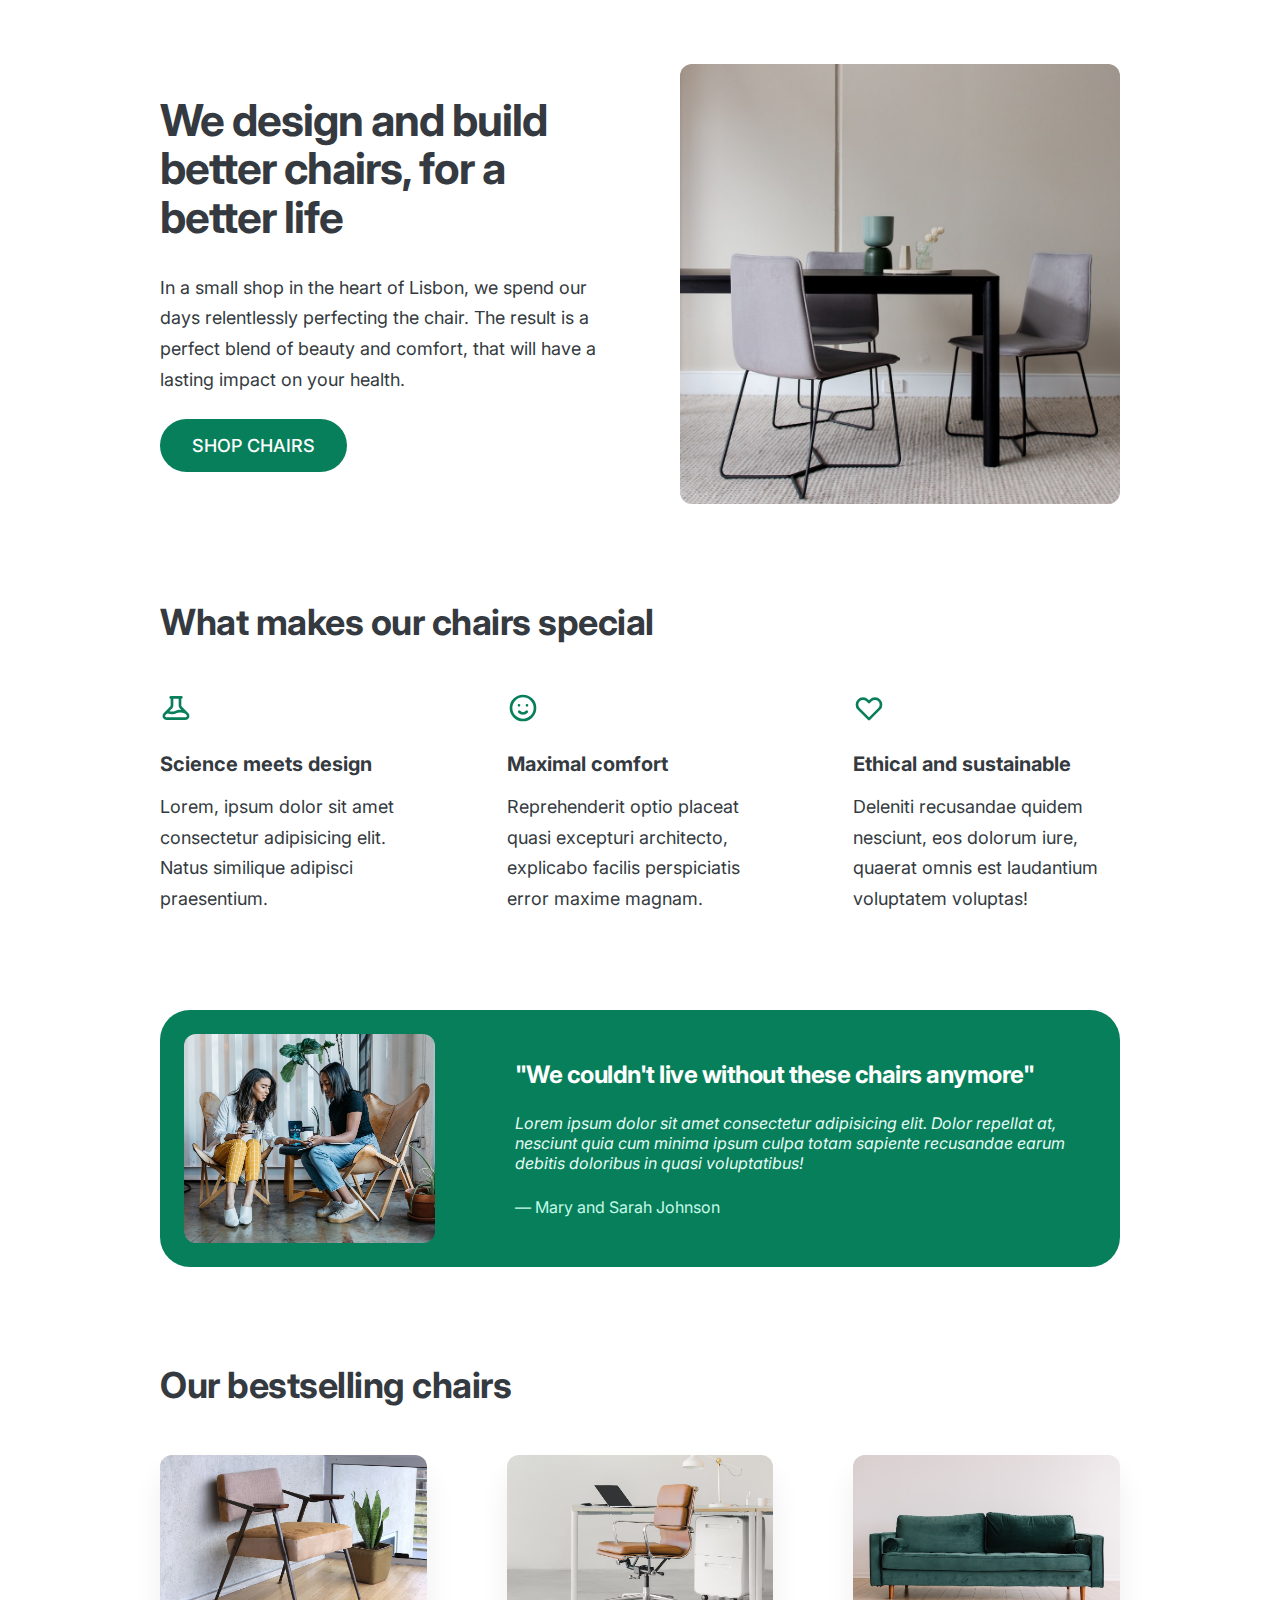
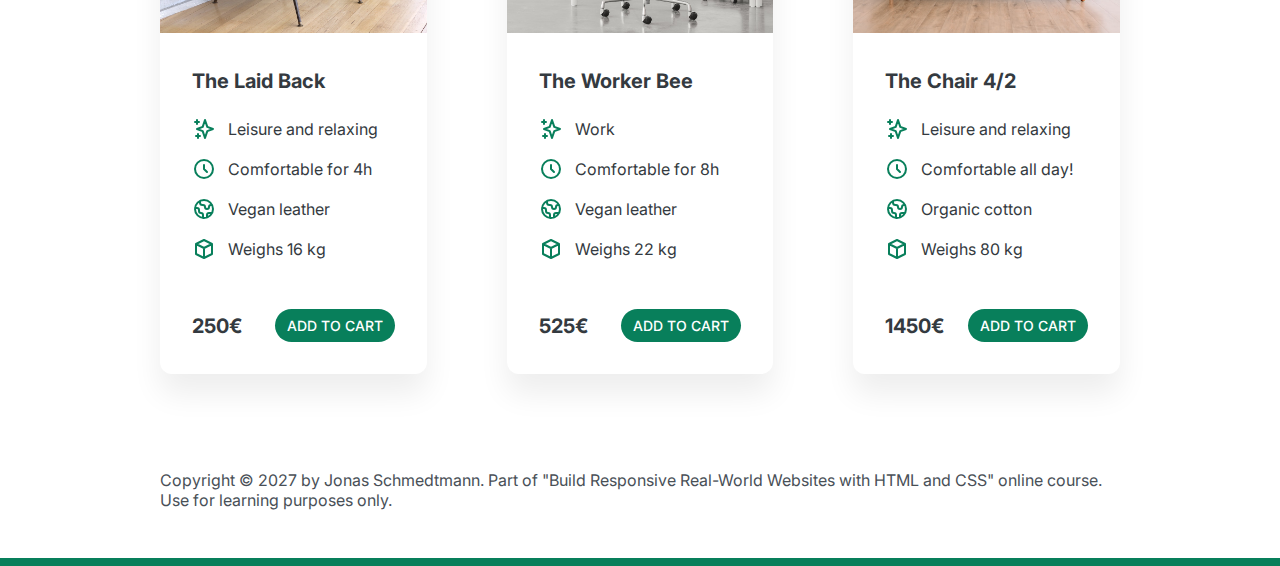
==== index.html @ 5f440d68 "Project made" ====
<!DOCTYPE html>
<html lang="en">
  <head>
    <meta charset="UTF-8" />
    <meta http-equiv="X-UA-Compatible" content="IE=edge" />
    <meta name="viewport" content="width=device-width, initial-scale=1.0" />

    <link rel="preconnect" href="https://fonts.googleapis.com" />
    <link rel="preconnect" href="https://fonts.gstatic.com" crossorigin />
    <link
      href="https://fonts.googleapis.com/css2?family=Amatic+SC&family=Inter:wght@400;500;600&display=swap"
      rel="stylesheet"
    />

    <link rel="stylesheet" href="style.css" />
    <title>Lisbon Chair Shop</title>
  </head>
  <body>
    <div class="container">
      <header>
        <div class="header-text-box">
          <h1>We design and build better chairs, for a better life</h1>
          <p class="header-text">
            In a small shop in the heart of Lisbon, we spend our days
            relentlessly perfecting the chair. The result is a perfect blend of
            beauty and comfort, that will have a lasting impact on your health.
          </p>
          <a class="btn btn--big" href="#">Shop chairs</a>
        </div>
        <img src="hero.jpg" alt="Photo" />
      </header>

      <section>
        <h2>What makes our chairs special</h2>
        <div class="grid-3-cols">
          <div>
            <svg
              class="features-icon"
              xmlns="http://www.w3.org/2000/svg"
              fill="none"
              viewBox="0 0 24 24"
              stroke="currentColor"
              stroke-width="2"
            >
              <path
                stroke-linecap="round"
                stroke-linejoin="round"
                d="M19.428 15.428a2 2 0 00-1.022-.547l-2.387-.477a6 6 0 00-3.86.517l-.318.158a6 6 0 01-3.86.517L6.05 15.21a2 2 0 00-1.806.547M8 4h8l-1 1v5.172a2 2 0 00.586 1.414l5 5c1.26 1.26.367 3.414-1.415 3.414H4.828c-1.782 0-2.674-2.154-1.414-3.414l5-5A2 2 0 009 10.172V5L8 4z"
              />
            </svg>
            <p class="features-title"><strong>Science meets design</strong></p>
            <p class="features-text">
              Lorem, ipsum dolor sit amet consectetur adipisicing elit. Natus
              similique adipisci praesentium.
            </p>
          </div>

          <div>
            <svg
              class="features-icon"
              xmlns="http://www.w3.org/2000/svg"
              fill="none"
              viewBox="0 0 24 24"
              stroke="currentColor"
              stroke-width="2"
            >
              <path
                stroke-linecap="round"
                stroke-linejoin="round"
                d="M14.828 14.828a4 4 0 01-5.656 0M9 10h.01M15 10h.01M21 12a9 9 0 11-18 0 9 9 0 0118 0z"
              />
            </svg>
            <p class="features-title">
              <strong>Maximal comfort</strong>
            </p>
            <p class="features-text">
              Reprehenderit optio placeat quasi excepturi architecto, explicabo
              facilis perspiciatis error maxime magnam.
            </p>
          </div>

          <div>
            <svg
              class="features-icon"
              xmlns="http://www.w3.org/2000/svg"
              fill="none"
              viewBox="0 0 24 24"
              stroke="currentColor"
              stroke-width="2"
            >
              <path
                stroke-linecap="round"
                stroke-linejoin="round"
                d="M4.318 6.318a4.5 4.5 0 000 6.364L12 20.364l7.682-7.682a4.5 4.5 0 00-6.364-6.364L12 7.636l-1.318-1.318a4.5 4.5 0 00-6.364 0z"
              />
            </svg>
            <p class="features-title">
              <strong>Ethical and sustainable</strong>
            </p>
            <p class="features-text">
              Deleniti recusandae quidem nesciunt, eos dolorum iure, quaerat
              omnis est laudantium voluptatem voluptas!
            </p>
          </div>
        </div>
      </section>

      <section class="testimonial-section">
        <div class="grid-3-cols">
          <img src="customers.jpg" alt="People sitting on chairs" />
          <div class="testimonial-box">
            <h2>"We couldn't live without these chairs anymore"</h2>
            <blockquote class="testimonial-text">
              Lorem ipsum dolor sit amet consectetur adipisicing elit. Dolor
              repellat at, nesciunt quia cum minima ipsum culpa totam sapiente
              recusandae earum debitis doloribus in quasi voluptatibus!
            </blockquote>
            <p class="testimonial-author">&mdash; Mary and Sarah Johnson</p>
          </div>
        </div>
      </section>

      <section>
        <h2>Our bestselling chairs</h2>
        <div class="grid-3-cols">
          <figure class="chair">
            <img src="chair-1.jpg" alt="Chair" />
            <div class="chair-box">
              <h3>The Laid Back</h3>
              <ul class="chair-details">
                <li>
                  <svg
                    class="chair-icon"
                    xmlns="http://www.w3.org/2000/svg"
                    fill="none"
                    viewBox="0 0 24 24"
                    stroke="currentColor"
                    stroke-width="2"
                  >
                    <path
                      stroke-linecap="round"
                      stroke-linejoin="round"
                      d="M5 3v4M3 5h4M6 17v4m-2-2h4m5-16l2.286 6.857L21 12l-5.714 2.143L13 21l-2.286-6.857L5 12l5.714-2.143L13 3z"
                    />
                  </svg>
                  <!-- Span is a generic INLINE text element, it doesn't have any meaning. It's like a div element, but inline -->
                  <span>Leisure and relaxing</span>
                </li>
                <li>
                  <svg
                    class="chair-icon"
                    xmlns="http://www.w3.org/2000/svg"
                    fill="none"
                    viewBox="0 0 24 24"
                    stroke="currentColor"
                    stroke-width="2"
                  >
                    <path
                      stroke-linecap="round"
                      stroke-linejoin="round"
                      d="M12 8v4l3 3m6-3a9 9 0 11-18 0 9 9 0 0118 0z"
                    />
                  </svg>
                  <span>Comfortable for 4h</span>
                </li>
                <li>
                  <svg
                    class="chair-icon"
                    xmlns="http://www.w3.org/2000/svg"
                    fill="none"
                    viewBox="0 0 24 24"
                    stroke="currentColor"
                    stroke-width="2"
                  >
                    <path
                      stroke-linecap="round"
                      stroke-linejoin="round"
                      d="M3.055 11H5a2 2 0 012 2v1a2 2 0 002 2 2 2 0 012 2v2.945M8 3.935V5.5A2.5 2.5 0 0010.5 8h.5a2 2 0 012 2 2 2 0 104 0 2 2 0 012-2h1.064M15 20.488V18a2 2 0 012-2h3.064M21 12a9 9 0 11-18 0 9 9 0 0118 0z"
                    />
                  </svg>
                  <span>Vegan leather</span>
                </li>
                <li>
                  <svg
                    class="chair-icon"
                    xmlns="http://www.w3.org/2000/svg"
                    fill="none"
                    viewBox="0 0 24 24"
                    stroke="currentColor"
                    stroke-width="2"
                  >
                    <path
                      stroke-linecap="round"
                      stroke-linejoin="round"
                      d="M20 7l-8-4-8 4m16 0l-8 4m8-4v10l-8 4m0-10L4 7m8 4v10M4 7v10l8 4"
                    />
                  </svg>
                  <span>Weighs 16 kg</span>
                </li>
              </ul>
              <div class="chair-price">
                <strong>250€</strong>
                <a href="#" class="btn btn--small">Add to cart</a>
              </div>
            </div>
          </figure>

          <figure class="chair">
            <img src="chair-2.jpg" alt="Chair" />
            <div class="chair-box">
              <h3>The Worker Bee</h3>
              <ul class="chair-details">
                <li>
                  <svg
                    class="chair-icon"
                    xmlns="http://www.w3.org/2000/svg"
                    fill="none"
                    viewBox="0 0 24 24"
                    stroke="currentColor"
                    stroke-width="2"
                  >
                    <path
                      stroke-linecap="round"
                      stroke-linejoin="round"
                      d="M5 3v4M3 5h4M6 17v4m-2-2h4m5-16l2.286 6.857L21 12l-5.714 2.143L13 21l-2.286-6.857L5 12l5.714-2.143L13 3z"
                    />
                  </svg>
                  <span>Work</span>
                </li>
                <li>
                  <svg
                    class="chair-icon"
                    xmlns="http://www.w3.org/2000/svg"
                    fill="none"
                    viewBox="0 0 24 24"
                    stroke="currentColor"
                    stroke-width="2"
                  >
                    <path
                      stroke-linecap="round"
                      stroke-linejoin="round"
                      d="M12 8v4l3 3m6-3a9 9 0 11-18 0 9 9 0 0118 0z"
                    />
                  </svg>
                  <span>Comfortable for 8h</span>
                </li>
                <li>
                  <svg
                    class="chair-icon"
                    xmlns="http://www.w3.org/2000/svg"
                    fill="none"
                    viewBox="0 0 24 24"
                    stroke="currentColor"
                    stroke-width="2"
                  >
                    <path
                      stroke-linecap="round"
                      stroke-linejoin="round"
                      d="M3.055 11H5a2 2 0 012 2v1a2 2 0 002 2 2 2 0 012 2v2.945M8 3.935V5.5A2.5 2.5 0 0010.5 8h.5a2 2 0 012 2 2 2 0 104 0 2 2 0 012-2h1.064M15 20.488V18a2 2 0 012-2h3.064M21 12a9 9 0 11-18 0 9 9 0 0118 0z"
                    />
                  </svg>
                  <span>Vegan leather</span>
                </li>
                <li>
                  <svg
                    class="chair-icon"
                    xmlns="http://www.w3.org/2000/svg"
                    fill="none"
                    viewBox="0 0 24 24"
                    stroke="currentColor"
                    stroke-width="2"
                  >
                    <path
                      stroke-linecap="round"
                      stroke-linejoin="round"
                      d="M20 7l-8-4-8 4m16 0l-8 4m8-4v10l-8 4m0-10L4 7m8 4v10M4 7v10l8 4"
                    />
                  </svg>
                  <span>Weighs 22 kg</span>
                </li>
              </ul>
              <div class="chair-price">
                <strong>525€</strong>
                <a href="#" class="btn btn--small">Add to cart</a>
              </div>
            </div>
          </figure>

          <figure class="chair">
            <img src="chair-3.jpg" alt="Chair" />
            <div class="chair-box">
              <h3>The Chair 4/2</h3>
              <ul class="chair-details">
                <li>
                  <svg
                    class="chair-icon"
                    xmlns="http://www.w3.org/2000/svg"
                    fill="none"
                    viewBox="0 0 24 24"
                    stroke="currentColor"
                    stroke-width="2"
                  >
                    <path
                      stroke-linecap="round"
                      stroke-linejoin="round"
                      d="M5 3v4M3 5h4M6 17v4m-2-2h4m5-16l2.286 6.857L21 12l-5.714 2.143L13 21l-2.286-6.857L5 12l5.714-2.143L13 3z"
                    />
                  </svg>
                  <span>Leisure and relaxing</span>
                </li>
                <li>
                  <svg
                    class="chair-icon"
                    xmlns="http://www.w3.org/2000/svg"
                    fill="none"
                    viewBox="0 0 24 24"
                    stroke="currentColor"
                    stroke-width="2"
                  >
                    <path
                      stroke-linecap="round"
                      stroke-linejoin="round"
                      d="M12 8v4l3 3m6-3a9 9 0 11-18 0 9 9 0 0118 0z"
                    />
                  </svg>
                  <span>Comfortable all day!</span>
                </li>
                <li>
                  <svg
                    class="chair-icon"
                    xmlns="http://www.w3.org/2000/svg"
                    fill="none"
                    viewBox="0 0 24 24"
                    stroke="currentColor"
                    stroke-width="2"
                  >
                    <path
                      stroke-linecap="round"
                      stroke-linejoin="round"
                      d="M3.055 11H5a2 2 0 012 2v1a2 2 0 002 2 2 2 0 012 2v2.945M8 3.935V5.5A2.5 2.5 0 0010.5 8h.5a2 2 0 012 2 2 2 0 104 0 2 2 0 012-2h1.064M15 20.488V18a2 2 0 012-2h3.064M21 12a9 9 0 11-18 0 9 9 0 0118 0z"
                    />
                  </svg>
                  <span>Organic cotton</span>
                </li>
                <li>
                  <svg
                    class="chair-icon"
                    xmlns="http://www.w3.org/2000/svg"
                    fill="none"
                    viewBox="0 0 24 24"
                    stroke="currentColor"
                    stroke-width="2"
                  >
                    <path
                      stroke-linecap="round"
                      stroke-linejoin="round"
                      d="M20 7l-8-4-8 4m16 0l-8 4m8-4v10l-8 4m0-10L4 7m8 4v10M4 7v10l8 4"
                    />
                  </svg>
                  <span>Weighs 80 kg</span>
                </li>
              </ul>
              <div class="chair-price">
                <strong>1450€</strong>
                <a href="#" class="btn btn--small">Add to cart</a>
              </div>
            </div>
          </figure>
        </div>
      </section>

      <footer>
        Copyright &copy; 2027 by Jonas Schmedtmann. Part of "Build Responsive
        Real-World Websites with HTML and CSS" online course. Use for learning
        purposes only.
      </footer>
    </div>
  </body>
</html>
---- style.css ----
/*
SPACING SYSTEM (px)
2 / 4 / 8 / 12 / 16 / 24 / 32 / 48 / 64 / 80 / 96 / 128

FONT SIZE SYSTEM (px)
10 / 12 / 14 / 16 / 18 / 20 / 24 / 30 / 36 / 44 / 52 / 62 / 74 / 86 / 98
*/

/*
MAIN COLOR: #087f5b
GREY COLOR: #343a40
*/

* {
  margin: 0;
  padding: 0;
  box-sizing: border-box;
}

/* ------------------------ */
/* GENERAL STYLES */
/* ------------------------ */
.container {
  width: 960px;
  margin: 0 auto;
}

header,
section {
  margin-bottom: 48px;
}

h2 {
  margin-bottom: 48px;
}

.grid-3-cols {
  display: grid;
  grid-template-columns: repeat(3, 1fr);
  column-gap: 80px;
}

/* ------------------------ */
/* COMPONENT STYLES */
/* ------------------------ */

/* HEADER */
header {
  display: grid;
  grid-template-columns: repeat(2, 1fr);
  column-gap: 80px;
  margin-top: 48px;
}

.header-text-box {
  align-self: center;
}

h1 {
  margin-bottom: 24px;
}

.header-text {
  margin-bottom: 24px;
}

img {
  width: 100%;
}

/* FEATURES */
.features-icon {
}

.features-title {
  margin-bottom: 16px;
}

.features-text {
}

/* TESTIMONIAL */
.testimonial-section {
}

.testimonial-box {
  grid-column: 2 / -1;
  align-self: center;
}

.testimonial-box h2 {
  margin-bottom: 24px;
}

.testimonial-text {
  font-style: italic;
  margin-bottom: 24px;
}

/* CHAIRS */
.chair-box {
  padding: 24px;
}

h3 {
  margin-bottom: 24px;
}

.chair-details {
  list-style: none;
  margin-bottom: 24px;
}

.chair-details li {
  display: flex;
  align-items: center;
  gap: 12px;
  margin-bottom: 24px;
}

.chair-details li:last-child {
  margin-bottom: 0;
}

.chair-icon {
}

.chair-price {
  display: flex;
  justify-content: space-between;
  align-items: center;
}

footer {
  margin-bottom: 48px;
}

/* TYPOGRAPH */

body {
  font-family: "Inter", sans-serif;
}

h1 {
  font-size: 44px;
  line-height: 1.1;
  letter-spacing: -1px;
}

h2 {
  font-size: 36px;
  letter-spacing: -0.5px;
}

h3 {
  font-size: 20px;
}

.header-text {
  font-size: 18px;
  line-height: 1.7;
}

.features-title {
  font-size: 20px;
}

.features-text {
  font-size: 18px;
  line-height: 1.7;
}

.testimonial-box h2 {
  font-size: 24px;
}

.chair-price {
  font-size: 20px;
}

.footer {
  font-size: 14px;
}

/* COLOR */

body {
  color: #343a40;
  border-bottom: 8px solid #087f5b;
}

.btn:link,
.btn:visited {
  display: inline-block;
  background-color: #087f5b;
  color: #fff;
  font-weight: 500;
  text-decoration: none;
  text-transform: uppercase;
}

.btn:hover,
.btn:active {
  background-color: #099268;
}

.btn--big {
  padding: 16px 32px;
  font-size: 18px;
}

.btn--small {
  padding: 8px 12px;
  font-size: 14px;
}

footer {
  color: #495057;
}

.testimonial-section {
  background-color: #087f5b;
  color: #fff;
  padding: 24px;
}

.testimonial-text {
  color: #e6fcf5;
}

.testimonial-author {
  color: #c3fae8;
}

/* ICONS */

.features-icon {
  stroke: #087f5b;
  width: 32px;
  height: 32px;
  margin-bottom: 16px;
}

.chair-icon {
  stroke: #087f5b;
  width: 24px;
  height: 24px;
}

/* SHADOWS */

h1 {
  /* text-shadow: 10px 5px 10px rgba(0, 0, 0, 0.2); */
}

.chair {
  box-shadow: 0 20px 30px 0 rgba(0, 0, 0, 0.07);
}

/* BORDER RADIUS */

img {
  border-radius: 12px;
}

.testimonial-section {
  border-radius: 30px;
}

.chair {
  border-radius: 12px;
}

.chair img {
  border-bottom-left-radius: 0;
  border-bottom-right-radius: 0;
}

.btn:link,
.btn:visited {
  border-radius: 100px;
}

/* WHITESPACE */

header,
section {
  margin-bottom: 96px;
}

header {
  margin-top: 64px;
}

h1 {
  margin-bottom: 32px;
}

.features-icon {
  margin-bottom: 24px;
}

.chair-box {
  padding: 32px;
}

.chair-details {
  margin-bottom: 48px;
}

.chair-details li {
  margin-bottom: 16px;
}
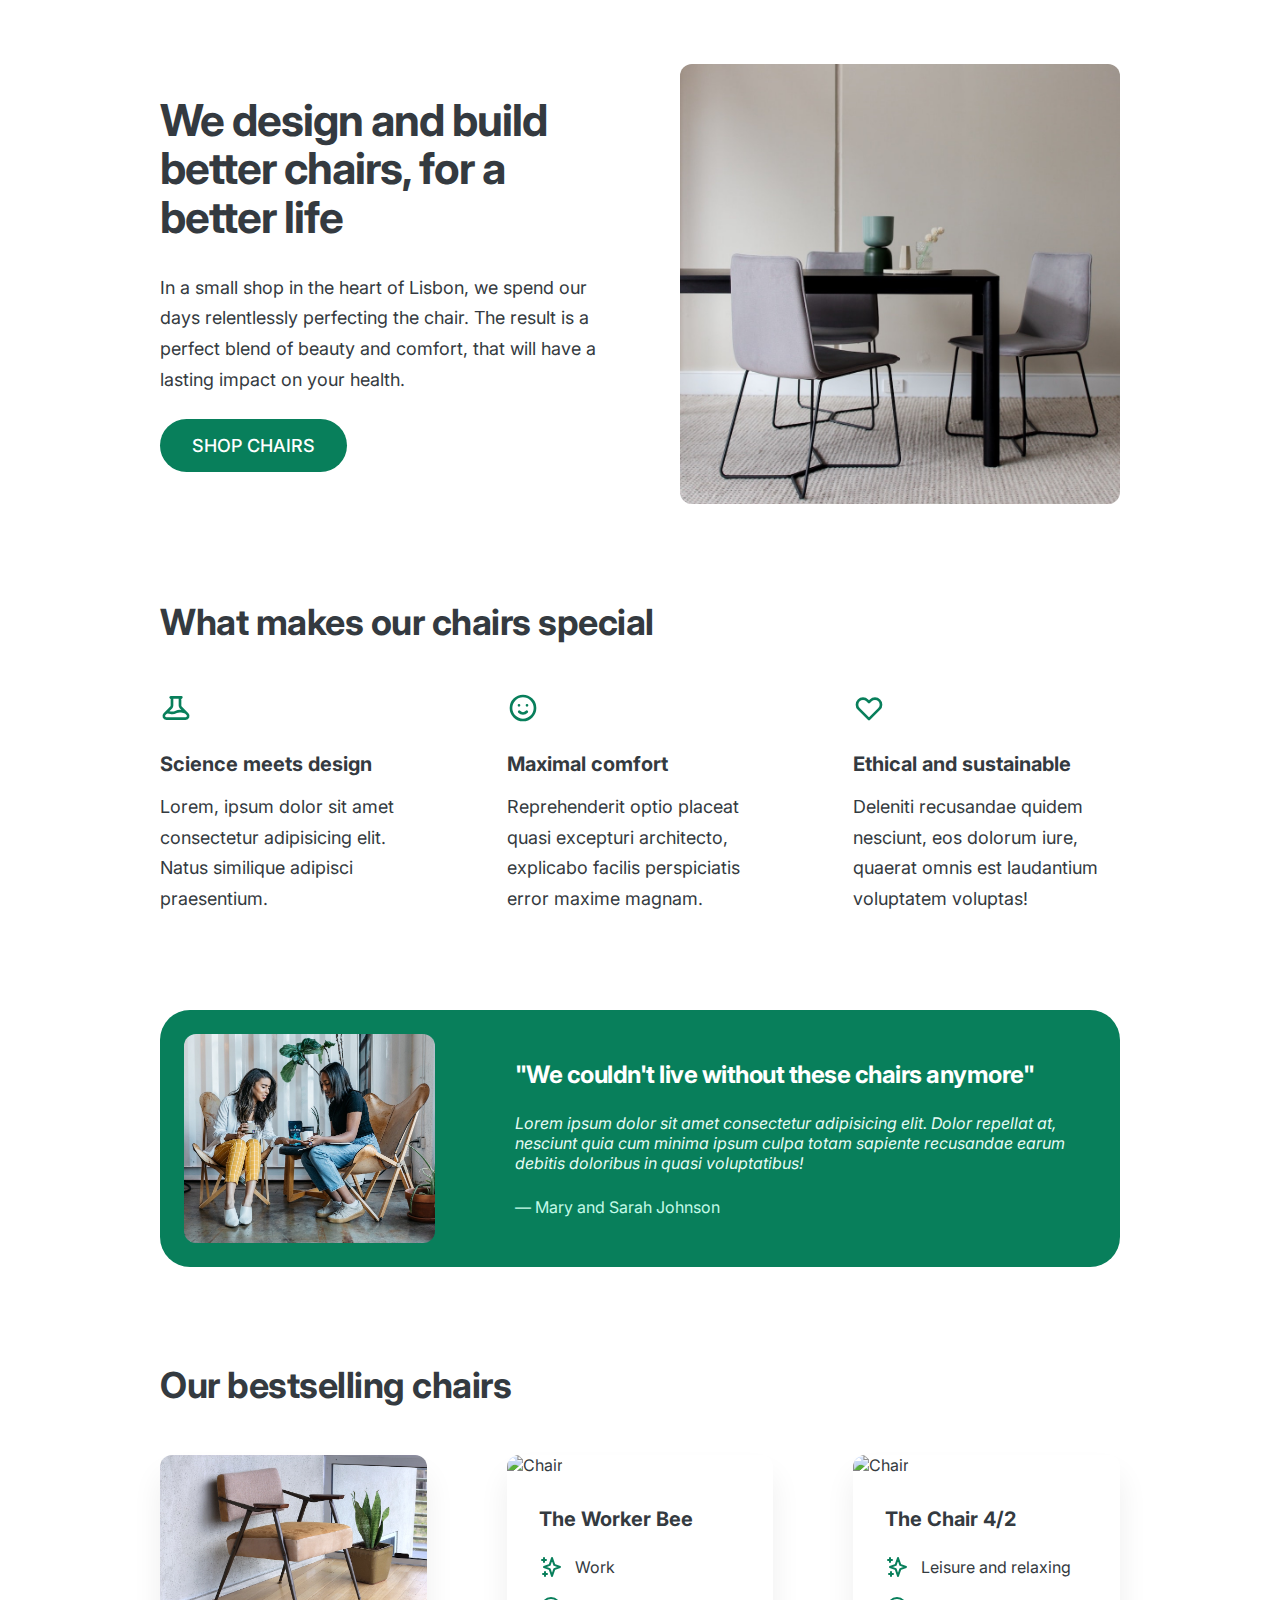
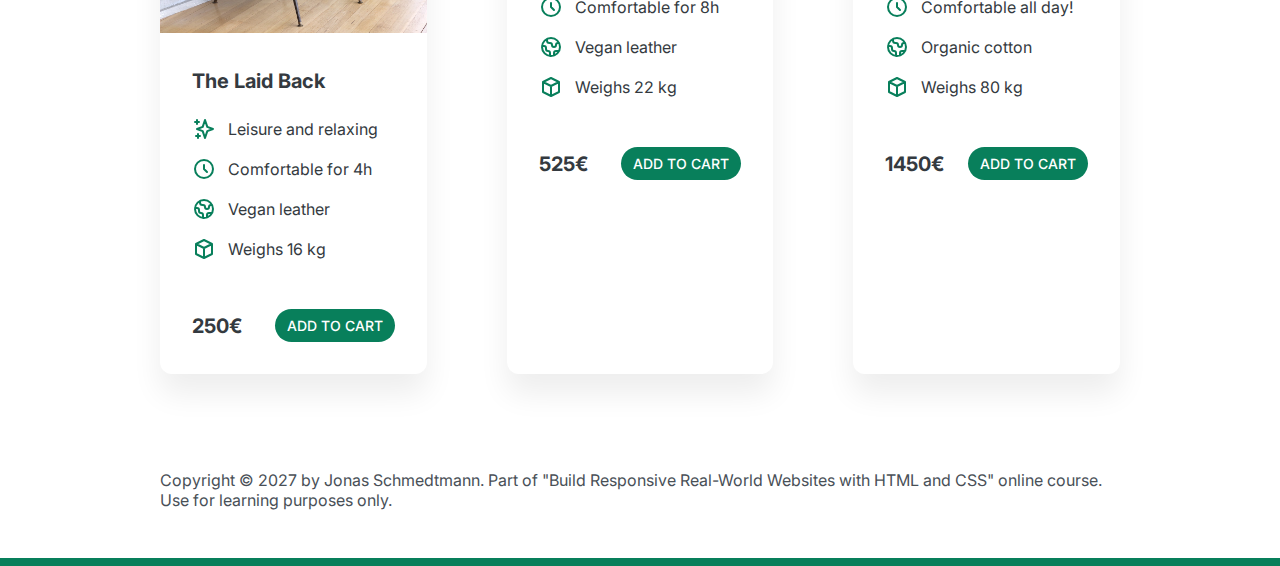
==== commit b5ca999a: "Accordion example" ====
--- a/index.html
+++ b/index.html
@@ -27,7 +27,7 @@
           </p>
           <a class="btn btn--big" href="#">Shop chairs</a>
         </div>
-        <img src="hero.jpg" alt="Photo" />
+        <img src="imgs/hero.jpg" alt="Photo" />
       </header>
 
       <section>
@@ -107,7 +107,7 @@
 
       <section class="testimonial-section">
         <div class="grid-3-cols">
-          <img src="customers.jpg" alt="People sitting on chairs" />
+          <img src="imgs/customers.jpg" alt="People sitting on chairs" />
           <div class="testimonial-box">
             <h2>"We couldn't live without these chairs anymore"</h2>
             <blockquote class="testimonial-text">
@@ -124,7 +124,7 @@
         <h2>Our bestselling chairs</h2>
         <div class="grid-3-cols">
           <figure class="chair">
-            <img src="chair-1.jpg" alt="Chair" />
+            <img src="imgs/chair-1.jpg" alt="Chair" />
             <div class="chair-box">
               <h3>The Laid Back</h3>
               <ul class="chair-details">
@@ -206,7 +206,7 @@
           </figure>
 
           <figure class="chair">
-            <img src="chair-2.jpg" alt="Chair" />
+            <img src="imgs/imgs/chair-2.jpg" alt="Chair" />
             <div class="chair-box">
               <h3>The Worker Bee</h3>
               <ul class="chair-details">
@@ -287,7 +287,7 @@
           </figure>
 
           <figure class="chair">
-            <img src="chair-3.jpg" alt="Chair" />
+            <img src="imgs/imgs/chair-3.jpg" alt="Chair" />
             <div class="chair-box">
               <h3>The Chair 4/2</h3>
               <ul class="chair-details">
